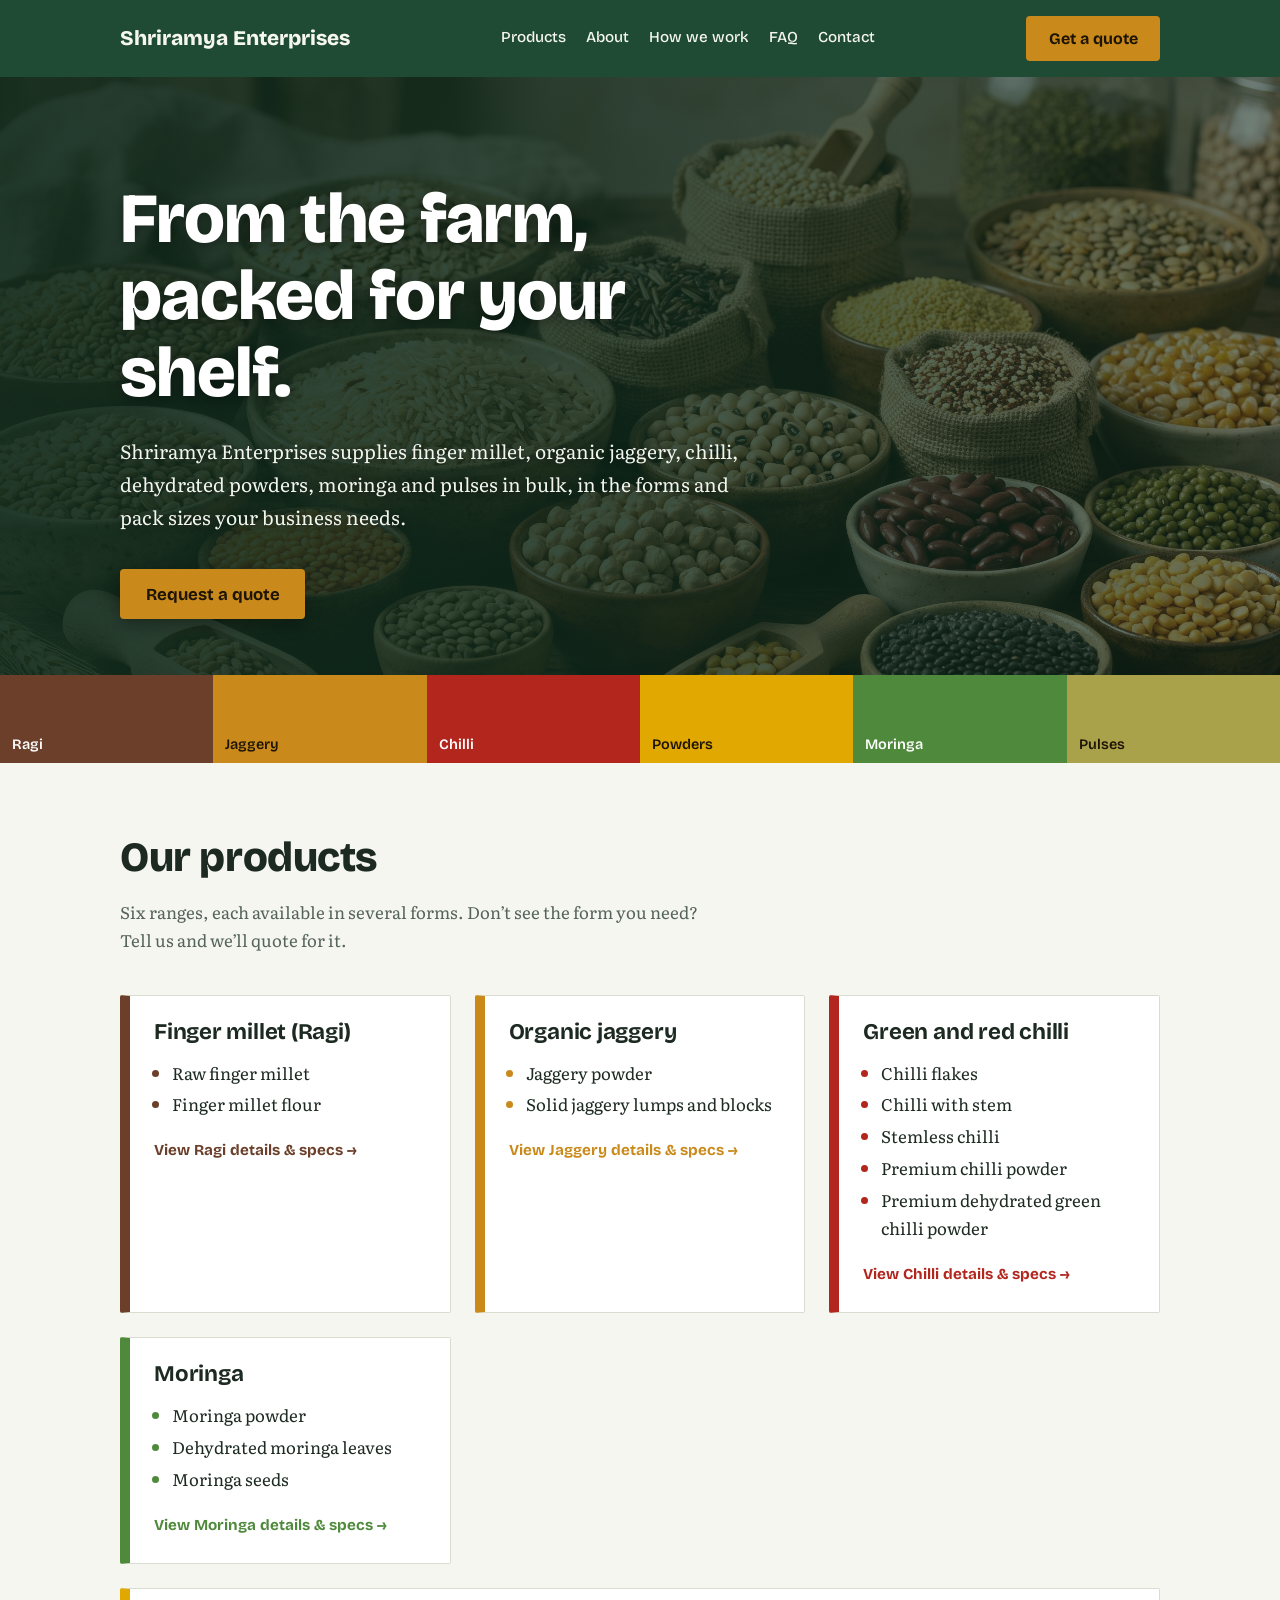
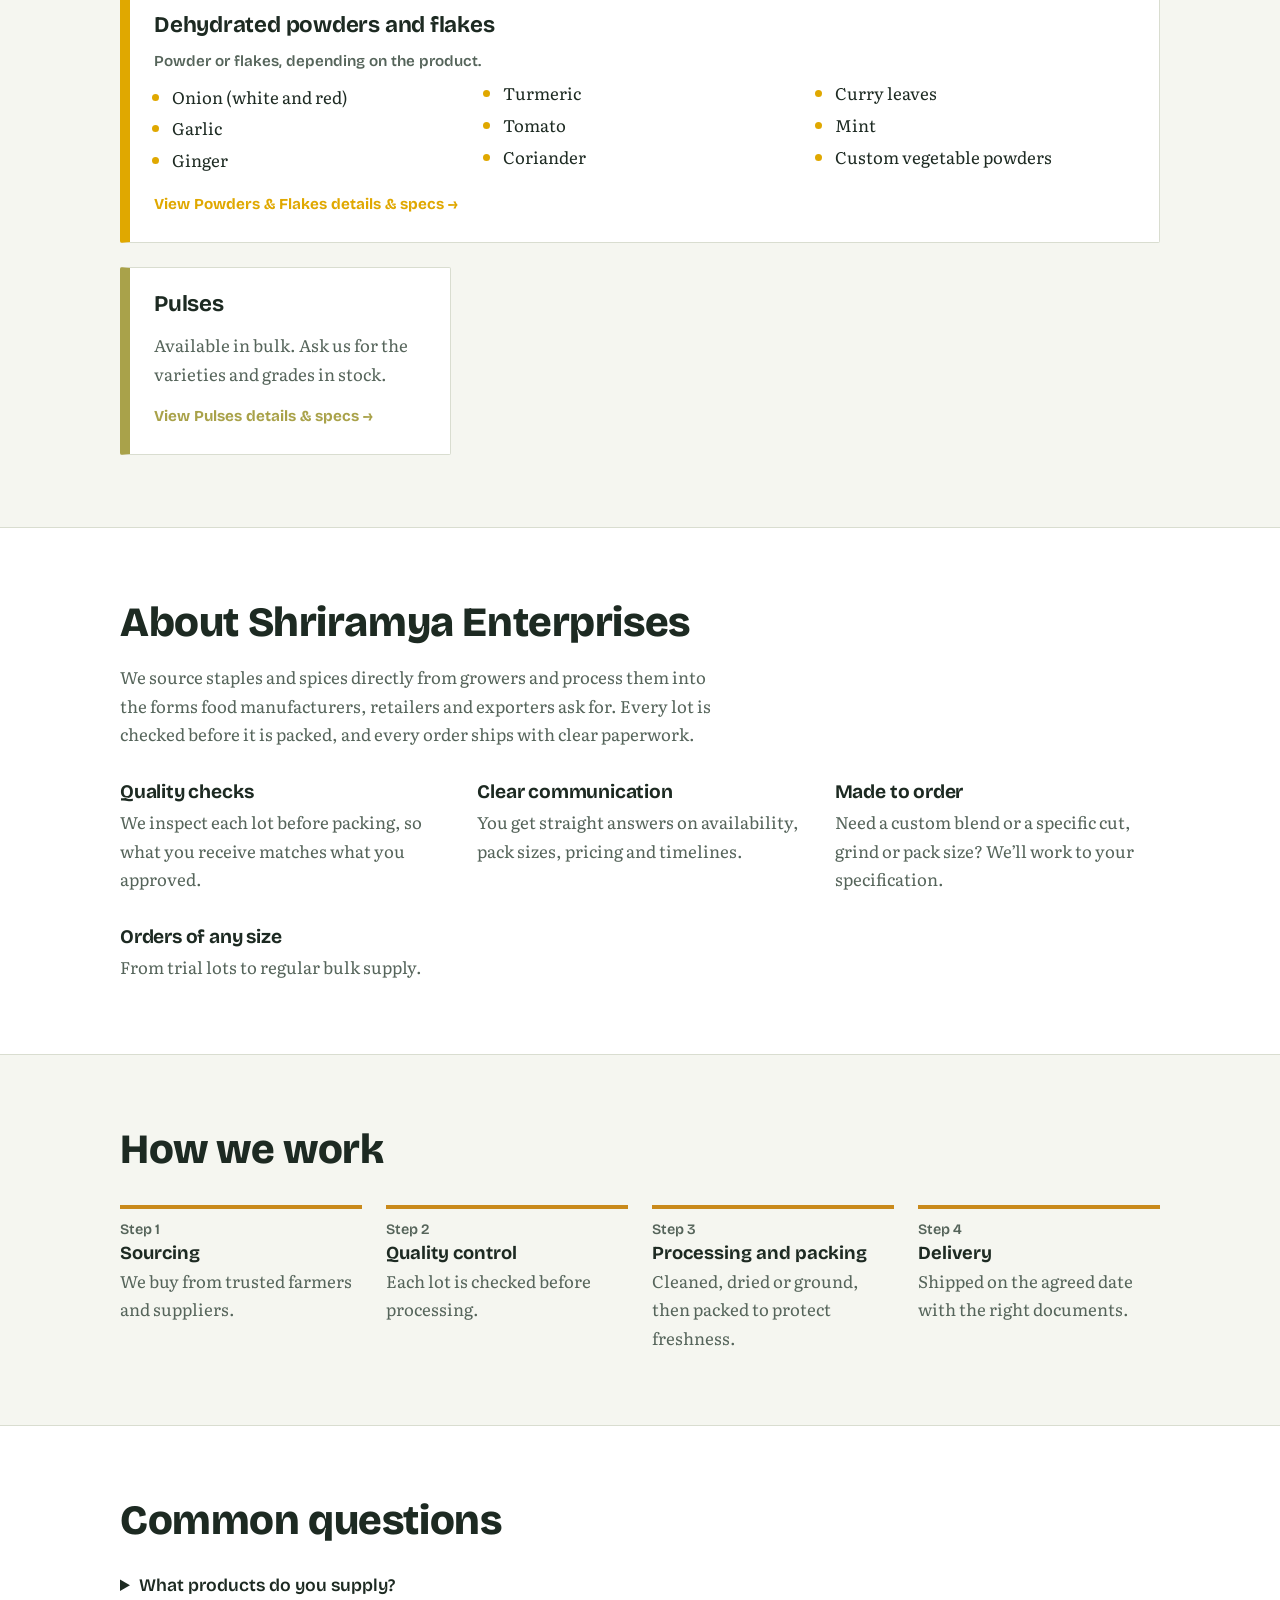
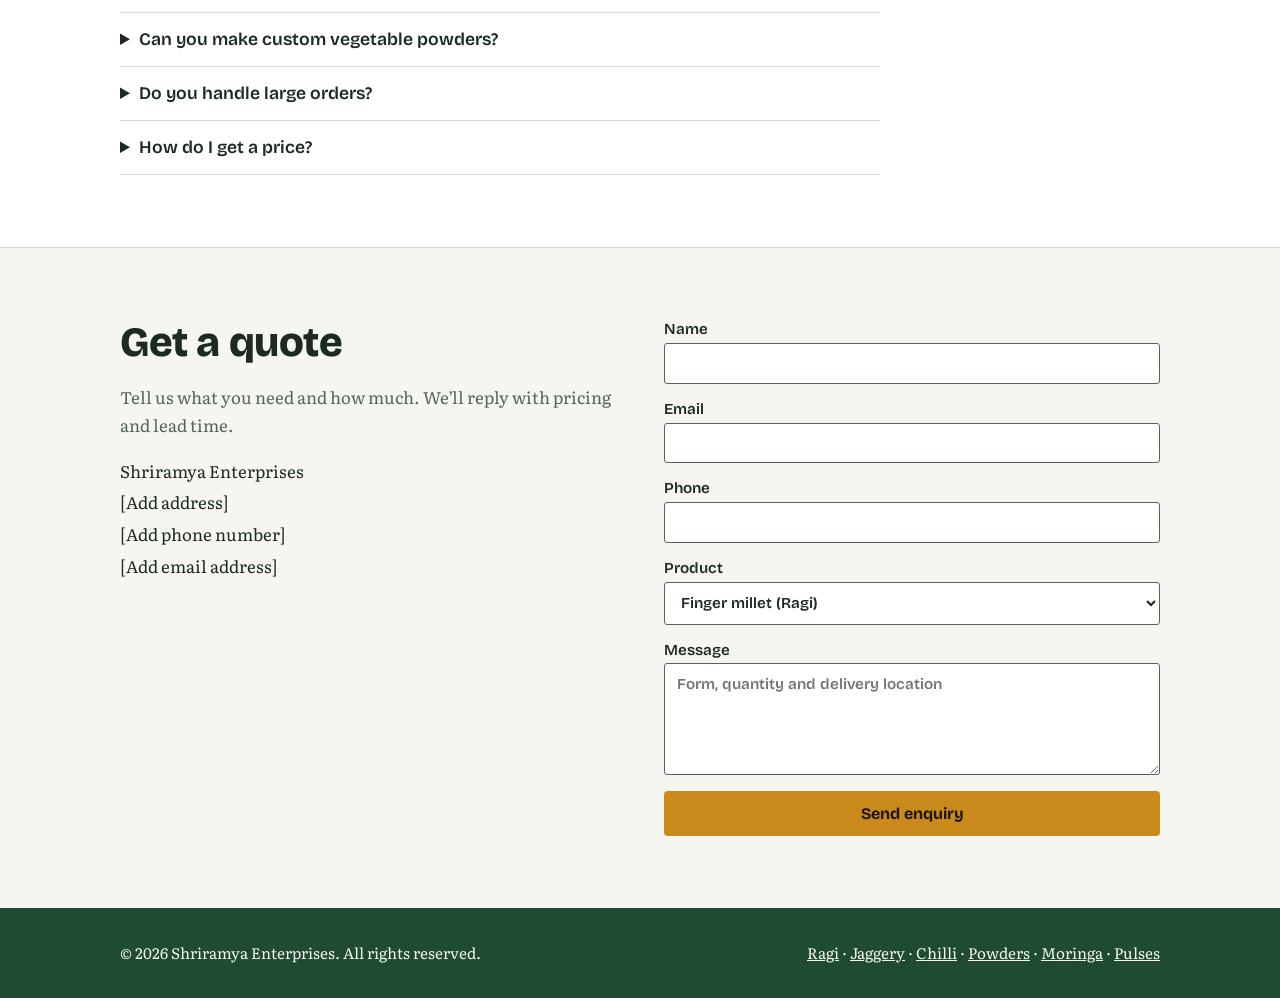
==== Index.html @ e3b5a368 "index rename" ====
<!DOCTYPE html>
<html lang="en">
<head>
<meta charset="utf-8">
<meta name="viewport" content="width=device-width, initial-scale=1, viewport-fit=cover">
<title>Shriramya Enterprises – Ragi, Jaggery, Chilli, Moringa and Dehydrated Powders</title>
<meta name="description" content="Shriramya Enterprises supplies finger millet, organic jaggery, chilli, dehydrated vegetable powders, moringa and pulses in bulk.">
<link rel="preconnect" href="https://fonts.googleapis.com">
<link href="https://fonts.googleapis.com/css2?family=Bricolage+Grotesque:wght@500;700;800&family=Literata:wght@400;600&display=swap" rel="stylesheet">
<link rel="stylesheet" href="style.css">
</head>
<body>

<header class="top">
  <div class="wrap">
    <a class="brand" href="#top">Shriramya Enterprises</a>
    <button class="menu-toggle" id="menu-toggle" aria-expanded="false" aria-controls="main-nav" aria-label="Toggle navigation menu">
      <span class="bar"></span>
      <span class="bar"></span>
      <span class="bar"></span>
    </button>
    <nav id="main-nav" class="main-nav" aria-label="Main">
      <a href="#products">Products</a>
      <a href="#about">About</a>
      <a href="#process">How we work</a>
      <a href="#faq">FAQ</a>
      <a href="#contact">Contact</a>
      <a class="btn nav-cta" href="#contact">Get a quote</a>
    </nav>
    <a class="btn header-cta" href="#contact">Get a quote</a>
  </div>
</header>

<main id="top">
<div class="hero">
  <div class="wrap">
    <h1>From the farm, packed for your shelf.</h1>
    <p>Shriramya Enterprises supplies finger millet, organic jaggery, chilli, dehydrated powders, moringa and pulses in bulk, in the forms and pack sizes your business needs.</p>
    <a class="btn" href="#contact">Request a quote</a>
  </div>
  <nav class="spectrum" aria-label="Product ranges">
    <a href="ragi.html">Ragi</a>
    <a href="jaggery.html">Jaggery</a>
    <a href="chilli.html">Chilli</a>
    <a href="powders.html">Powders</a>
    <a href="moringa.html">Moringa</a>
    <a href="pulses.html">Pulses</a>
  </nav>
</div>

<section id="products">
  <div class="wrap">
    <h2>Our products</h2>
    <p class="lead">Six ranges, each available in several forms. Don’t see the form you need? Tell us and we’ll quote for it.</p>
    <div class="grid">

      <article class="card" id="ragi">
        <h3>Finger millet (Ragi)</h3>
        <ul><li>Raw finger millet</li><li>Finger millet flour</li></ul>
        <a class="card-link" href="ragi.html">View Ragi details &amp; specs →</a>
      </article>

      <article class="card" id="jaggery">
        <h3>Organic jaggery</h3>
        <ul><li>Jaggery powder</li><li>Solid jaggery lumps and blocks</li></ul>
        <a class="card-link" href="jaggery.html">View Jaggery details &amp; specs →</a>
      </article>

      <article class="card" id="chilli">
        <h3>Green and red chilli</h3>
        <ul>
          <li>Chilli flakes</li>
          <li>Chilli with stem</li>
          <li>Stemless chilli</li>
          <li>Premium chilli powder</li>
          <li>Premium dehydrated green chilli powder</li>
        </ul>
        <a class="card-link" href="chilli.html">View Chilli details &amp; specs →</a>
      </article>

      <article class="card" id="moringa">
        <h3>Moringa</h3>
        <ul><li>Moringa powder</li><li>Dehydrated moringa leaves</li><li>Moringa seeds</li></ul>
        <a class="card-link" href="moringa.html">View Moringa details &amp; specs →</a>
      </article>

      <article class="card wide" id="powders">
        <h3>Dehydrated powders and flakes</h3>
        <p class="sub">Powder or flakes, depending on the product.</p>
        <ul>
          <li>Onion (white and red)</li><li>Garlic</li><li>Ginger</li><li>Turmeric</li>
          <li>Tomato</li><li>Coriander</li><li>Curry leaves</li><li>Mint</li>
          <li>Custom vegetable powders</li>
        </ul>
        <a class="card-link" href="powders.html">View Powders &amp; Flakes details &amp; specs →</a>
      </article>

      <article class="card" id="pulses">
        <h3>Pulses</h3>
        <p>Available in bulk. Ask us for the varieties and grades in stock.</p>
        <a class="card-link" href="pulses.html">View Pulses details &amp; specs →</a>
      </article>

    </div>
  </div>
</section>

<section id="about" class="band">
  <div class="wrap">
    <h2>About Shriramya Enterprises</h2>
    <p class="lead">We source staples and spices directly from growers and process them into the forms food manufacturers, retailers and exporters ask for. Every lot is checked before it is packed, and every order ships with clear paperwork.</p>
    <div class="cols">
      <div><h3>Quality checks</h3><p>We inspect each lot before packing, so what you receive matches what you approved.</p></div>
      <div><h3>Clear communication</h3><p>You get straight answers on availability, pack sizes, pricing and timelines.</p></div>
      <div><h3>Made to order</h3><p>Need a custom blend or a specific cut, grind or pack size? We’ll work to your specification.</p></div>
      <div><h3>Orders of any size</h3><p>From trial lots to regular bulk supply.</p></div>
    </div>
  </div>
</section>

<section id="process">
  <div class="wrap">
    <h2>How we work</h2>
    <ol class="steps">
      <li><strong>Sourcing</strong><span>We buy from trusted farmers and suppliers.</span></li>
      <li><strong>Quality control</strong><span>Each lot is checked before processing.</span></li>
      <li><strong>Processing and packing</strong><span>Cleaned, dried or ground, then packed to protect freshness.</span></li>
      <li><strong>Delivery</strong><span>Shipped on the agreed date with the right documents.</span></li>
    </ol>
  </div>
</section>

<section id="faq" class="band">
  <div class="wrap">
    <h2>Common questions</h2>
    <details><summary>What products do you supply?</summary><p>Finger millet, organic jaggery, green and red chilli, dehydrated vegetable and herb powders, moringa, and pulses.</p></details>
    <details><summary>Can you make custom vegetable powders?</summary><p>Yes. Tell us the vegetable, the form (powder or flakes) and your quantity, and we’ll send a quote.</p></details>
    <details><summary>Do you handle large orders?</summary><p>Yes. We take small trial orders and large recurring ones.</p></details>
    <details><summary>How do I get a price?</summary><p>Send us the product, form and quantity through the form below, and we’ll reply with a quote.</p></details>
  </div>
</section>

<section id="contact">
  <div class="wrap contact">
    <div>
      <h2>Get a quote</h2>
      <p class="lead">Tell us what you need and how much. We’ll reply with pricing and lead time.</p>
      <address>
        <p>Shriramya Enterprises</p>
        <p>[Add address]</p>
        <p>[Add phone number]</p>
        <p>[Add email address]</p>
      </address>
    </div>
    <form action="mailto:info@example.com" method="post" enctype="text/plain">
      <label>Name<input name="name" type="text" autocomplete="name" required></label>
      <label>Email<input name="email" type="email" autocomplete="email" required></label>
      <label>Phone<input name="phone" type="tel" autocomplete="tel"></label>
      <label>Product
        <select name="product">
          <option>Finger millet (Ragi)</option>
          <option>Organic jaggery</option>
          <option>Green and red chilli</option>
          <option>Dehydrated powders and flakes</option>
          <option>Moringa</option>
          <option>Pulses</option>
        </select>
      </label>
      <label>Message<textarea name="message" placeholder="Form, quantity and delivery location"></textarea></label>
      <button class="btn" type="submit">Send enquiry</button>
    </form>
  </div>
</section>
</main>

<footer>
  <div class="wrap">
    <span>© 2026 Shriramya Enterprises. All rights reserved.</span>
    <span><a href="ragi.html">Ragi</a> · <a href="jaggery.html">Jaggery</a> · <a href="chilli.html">Chilli</a> · <a href="powders.html">Powders</a> · <a href="moringa.html">Moringa</a> · <a href="pulses.html">Pulses</a></span>
  </div>
</footer>

<script src="script.js" defer></script>
</body>
</html>
---- style.css ----
:root {
  --bg: #f5f6f0;
  --surface: #ffffff;
  --ink: #1d2a22;
  --muted: #55645a;
  --line: #d9ddd0;
  --green: #1f4a33;
  --on-green: #f5f6f0;
  --ragi: #6b3f2a;
  --jaggery: #c98a1b;
  --chilli: #b3261e;
  --turmeric: #e0a800;
  --moringa: #4f8a3c;
  --pulse: #a9a24a;
  --head: "Bricolage Grotesque", "Segoe UI", system-ui, sans-serif;
  --body: "Literata", Georgia, "Times New Roman", serif;
  box-sizing: border-box;
  padding-top: env(safe-area-inset-top, 0px);
  padding-bottom: env(safe-area-inset-bottom, 0px);
}

@media (prefers-color-scheme: dark) {
  :root:not([data-theme="light"]) {
    --bg: #141b16;
    --surface: #1b251e;
    --ink: #eef0e6;
    --muted: #a9b5aa;
    --line: #2e3b31;
    --green: #0f2a1c;
    --on-green: #eef0e6;
    --ragi: #b0735a;
    --moringa: #7bb866;
  }
}

:root[data-theme="dark"] {
  --bg: #141b16;
  --surface: #1b251e;
  --ink: #eef0e6;
  --muted: #a9b5aa;
  --line: #2e3b31;
  --green: #0f2a1c;
  --on-green: #eef0e6;
  --ragi: #b0735a;
  --moringa: #7bb866;
}

*,
*::before,
*::after {
  box-sizing: inherit;
}

html {
  scroll-behavior: smooth;
  scroll-padding-top: env(safe-area-inset-top, 0px);
}

@media (prefers-reduced-motion: reduce) {
  html {
    scroll-behavior: auto;
  }
}

body {
  margin: 0;
  background: var(--bg);
  color: var(--ink);
  font: 400 1.05rem / 1.7 var(--body);
}

h1,
h2,
h3 {
  font-family: var(--head);
  line-height: 1.1;
  margin: 0;
  letter-spacing: -0.01em;
}

a {
  color: inherit;
}

a:focus-visible,
summary:focus-visible,
button:focus-visible,
input:focus-visible,
select:focus-visible,
textarea:focus-visible {
  outline: 3px solid var(--jaggery);
  outline-offset: 3px;
}

.wrap {
  max-width: 1080px;
  margin: 0 auto;
  padding: 0 1.25rem;
}

section {
  padding: 4.5rem 0;
}

h2 {
  font-size: clamp(1.9rem, 4vw, 2.6rem);
  font-weight: 800;
  margin-bottom: 1rem;
}

.lead {
  max-width: 60ch;
  color: var(--muted);
}

header.top {
  position: sticky;
  top: 0;
  z-index: 1000;
  background: var(--green);
  color: var(--on-green);
}

header.top .wrap {
  display: flex;
  align-items: center;
  justify-content: space-between;
  gap: 0.75rem 1.5rem;
  padding-top: 1rem;
  padding-bottom: 1rem;
  position: relative;
}

.brand {
  font: 800 1.3rem var(--head);
  text-decoration: none;
}

.main-nav {
  display: flex;
  flex-wrap: wrap;
  align-items: center;
  gap: 0.25rem 1.25rem;
  font: 500 0.95rem var(--head);
}

.main-nav a {
  text-decoration: none;
  padding: 0.25rem 0;
  border-bottom: 2px solid transparent;
  transition: border-color 0.2s, color 0.2s;
}

.main-nav a:hover {
  border-color: var(--jaggery);
}

.main-nav .nav-cta {
  display: none;
}

.menu-toggle {
  display: none;
}

.btn {
  display: inline-block;
  background: var(--jaggery);
  color: #1d1405;
  font: 700 1rem var(--head);
  padding: 0.8rem 1.4rem;
  border-radius: 4px;
  text-decoration: none;
  border: 0;
  cursor: pointer;
  transition: background-color 0.2s;
}

.btn:hover {
  background: #dd9a22;
}

@media (max-width: 848px) {
  .header-cta {
    display: none;
  }

  .menu-toggle {
    display: flex;
    flex-direction: column;
    justify-content: center;
    align-items: center;
    gap: 5px;
    width: 42px;
    height: 42px;
    background: transparent;
    border: 1px solid rgba(255, 255, 255, 0.25);
    border-radius: 4px;
    cursor: pointer;
    padding: 0;
    color: var(--on-green);
    transition: background-color 0.2s, border-color 0.2s;
  }

  .menu-toggle:hover {
    background-color: rgba(255, 255, 255, 0.1);
    border-color: var(--jaggery);
  }

  .menu-toggle .bar {
    display: block;
    width: 22px;
    height: 2px;
    background-color: var(--on-green);
    border-radius: 2px;
    transition: transform 0.25s ease, opacity 0.25s ease;
  }

  .menu-toggle[aria-expanded="true"] .bar:nth-child(1) {
    transform: translateY(7px) rotate(45deg);
  }

  .menu-toggle[aria-expanded="true"] .bar:nth-child(2) {
    opacity: 0;
  }

  .menu-toggle[aria-expanded="true"] .bar:nth-child(3) {
    transform: translateY(-7px) rotate(-45deg);
  }

  .main-nav {
    display: none;
    position: absolute;
    top: 100%;
    left: 0;
    right: 0;
    background: var(--green);
    flex-direction: column;
    align-items: stretch;
    padding: 1rem 1.25rem 1.5rem;
    gap: 0.25rem;
    border-top: 1px solid rgba(255, 255, 255, 0.12);
    box-shadow: 0 12px 24px rgba(0, 0, 0, 0.25);
  }

  .main-nav.is-open {
    display: flex;
  }

  .main-nav a {
    padding: 0.75rem 0.5rem;
    font-size: 1.05rem;
    border-bottom: 1px solid rgba(255, 255, 255, 0.1);
  }

  .main-nav .nav-cta {
    display: block;
    text-align: center;
    margin-top: 0.75rem;
    border-bottom: none;
  }
}

.hero {
  position: relative;
  background-color: var(--green);
  background-image: 
    linear-gradient(
      to right,
      rgba(15, 42, 28, 0.92) 0%,
      rgba(15, 42, 28, 0.82) 48%,
      rgba(15, 42, 28, 0.58) 100%
    ),
    url('Images/hero-img.png');
  background-position: center center;
  background-size: cover;
  background-repeat: no-repeat;
  color: #ffffff;
  padding: 6.5rem 0 0;
  min-height: 560px;
  display: flex;
  flex-direction: column;
  justify-content: space-between;
}

.hero .wrap {
  width: 100%;
}

.hero h1 {
  font-size: clamp(2.4rem, 6vw, 4.4rem);
  font-weight: 800;
  max-width: 15ch;
  line-height: 1.1;
  text-shadow: 0 2px 14px rgba(0, 0, 0, 0.45);
}

.hero p {
  max-width: 58ch;
  font-size: 1.2rem;
  margin: 1.4rem 0 2.25rem;
  color: #f2f5ee;
  text-shadow: 0 1px 8px rgba(0, 0, 0, 0.4);
}

.hero .btn {
  font-size: 1.05rem;
  padding: 0.9rem 1.6rem;
  box-shadow: 0 6px 16px rgba(0, 0, 0, 0.3);
}

@media (max-width: 768px) {
  .hero {
    background-image: 
      linear-gradient(
        to bottom,
        rgba(15, 42, 28, 0.90) 0%,
        rgba(15, 42, 28, 0.84) 100%
      ),
      url('Images/hero-grains.jpg');
    padding: 4.5rem 0 0;
    min-height: 480px;
  }
}

.spectrum {
  display: flex;
  height: 5.5rem;
  margin-top: 3.5rem;
}

.spectrum a {
  flex: 1;
  display: flex;
  align-items: flex-end;
  padding: 0.6rem 0.75rem;
  font: 600 0.9rem var(--head);
  color: #fff;
  text-decoration: none;
  transition: flex 0.25s;
}

.spectrum a:hover,
.spectrum a:focus-visible {
  flex: 1.6;
}

.spectrum a:nth-child(1) {
  background: var(--ragi);
}

.spectrum a:nth-child(2) {
  background: var(--jaggery);
  color: #1d1405;
}

.spectrum a:nth-child(3) {
  background: var(--chilli);
}

.spectrum a:nth-child(4) {
  background: var(--turmeric);
  color: #1d1405;
}

.spectrum a:nth-child(5) {
  background: var(--moringa);
}

.spectrum a:nth-child(6) {
  background: var(--pulse);
  color: #1d1405;
}

@media (max-width: 640px) {
  .spectrum {
    flex-wrap: wrap;
    height: auto;
  }
  .spectrum a {
    flex: 1 1 50%;
    height: 3.4rem;
  }
}

.grid {
  display: grid;
  grid-template-columns: repeat(auto-fit, minmax(300px, 1fr));
  gap: 1.5rem;
  margin-top: 2.5rem;
}

.card {
  background: var(--surface);
  border: 1px solid var(--line);
  border-left: 10px solid var(--c);
  padding: 1.5rem 1.5rem 1.6rem;
  border-radius: 2px;
}

.card h3 {
  font-size: 1.4rem;
  font-weight: 700;
  margin-bottom: 0.9rem;
}

.card ul {
  margin: 0;
  padding-left: 1.1rem;
}

.card li {
  margin: 0.2rem 0;
}

.card li::marker {
  color: var(--c);
}

.card p {
  margin: 0;
  color: var(--muted);
}

.card.wide {
  grid-column: 1 / -1;
}

.card.wide ul {
  columns: 3 190px;
  column-gap: 2rem;
}

.card.wide .sub {
  margin: 0 0 0.6rem;
  font: 600 0.95rem var(--head);
  color: var(--muted);
}

/* Product card accent colors */
#ragi {
  --c: var(--ragi);
}

#jaggery {
  --c: var(--jaggery);
}

#chilli {
  --c: var(--chilli);
}

#moringa {
  --c: var(--moringa);
}

#powders {
  --c: var(--turmeric);
}

#pulses {
  --c: var(--pulse);
}

.band {
  background: var(--surface);
  border-block: 1px solid var(--line);
}

.cols {
  display: grid;
  grid-template-columns: repeat(auto-fit, minmax(240px, 1fr));
  gap: 2rem;
  margin-top: 2rem;
}

.cols h3 {
  font-size: 1.2rem;
  margin-bottom: 0.4rem;
}

.cols p {
  margin: 0;
  color: var(--muted);
}

ol.steps {
  list-style: none;
  counter-reset: s;
  margin: 2rem 0 0;
  padding: 0;
  display: grid;
  grid-template-columns: repeat(auto-fit, minmax(200px, 1fr));
  gap: 1.5rem;
}

ol.steps li {
  counter-increment: s;
  border-top: 4px solid var(--jaggery);
  padding-top: 0.8rem;
}

ol.steps li::before {
  content: "Step " counter(s);
  display: block;
  font: 600 0.9rem var(--head);
  color: var(--muted);
}

ol.steps strong {
  font: 700 1.15rem var(--head);
}

ol.steps span {
  display: block;
  color: var(--muted);
}

details {
  border-bottom: 1px solid var(--line);
  padding: 1rem 0;
  max-width: 760px;
}

summary {
  font: 600 1.1rem var(--head);
  cursor: pointer;
}

details p {
  margin: 0.6rem 0 0;
  color: var(--muted);
}

.contact {
  display: grid;
  grid-template-columns: repeat(auto-fit, minmax(280px, 1fr));
  gap: 3rem;
}

form {
  display: grid;
  gap: 1rem;
}

label {
  display: grid;
  gap: 0.3rem;
  font: 600 0.95rem var(--head);
}

input,
select,
textarea {
  font: inherit;
  color: var(--ink);
  background: var(--surface);
  border: 1px solid var(--muted);
  border-radius: 3px;
  padding: 0.65rem 0.75rem;
  width: 100%;
}

textarea {
  min-height: 7rem;
  resize: vertical;
}

address {
  font-style: normal;
}

address p {
  margin: 0.2rem 0;
}

footer {
  background: var(--green);
  color: var(--on-green);
  padding: 2rem 0;
  font-size: 0.95rem;
}

footer .wrap {
  display: flex;
  flex-wrap: wrap;
  justify-content: space-between;
  gap: 0.5rem 2rem;
}

/* Product Page Styles */
.breadcrumbs {
  padding: 1.25rem 0 0;
  font: 500 0.9rem var(--head);
  color: var(--muted);
}

.breadcrumbs a {
  text-decoration: none;
  color: inherit;
}

.breadcrumbs a:hover {
  text-decoration: underline;
  color: var(--ink);
}

.breadcrumbs span {
  margin: 0 0.5rem;
  opacity: 0.6;
}

.product-hero {
  padding: 2rem 0 3.5rem;
  border-bottom: 1px solid var(--line);
}

.product-hero-badge {
  display: inline-block;
  background: var(--surface);
  border: 1.5px solid var(--c, var(--jaggery));
  color: var(--ink);
  font: 700 0.85rem var(--head);
  padding: 0.25rem 0.85rem;
  border-radius: 999px;
  margin-bottom: 1rem;
  letter-spacing: 0.04em;
}

.product-hero h1 {
  font-size: clamp(2.2rem, 5vw, 3.4rem);
  margin-bottom: 1rem;
}

.product-hero .hero-actions {
  display: flex;
  flex-wrap: wrap;
  gap: 1rem;
  margin-top: 1.75rem;
}

.specs-table {
  width: 100%;
  border-collapse: collapse;
  margin: 1.5rem 0;
  background: var(--surface);
  border: 1px solid var(--line);
  border-radius: 4px;
  overflow: hidden;
}

.specs-table th,
.specs-table td {
  padding: 0.85rem 1.2rem;
  text-align: left;
  border-bottom: 1px solid var(--line);
  font-size: 0.95rem;
}

.specs-table th {
  background: rgba(0, 0, 0, 0.02);
  font-family: var(--head);
  font-weight: 700;
  width: 32%;
  color: var(--ink);
}

.specs-table tr:last-child th,
.specs-table tr:last-child td {
  border-bottom: none;
}

.other-products-list {
  display: flex;
  flex-wrap: wrap;
  gap: 0.75rem;
  margin-top: 1.5rem;
}

.other-products-list a {
  display: inline-flex;
  align-items: center;
  padding: 0.6rem 1.1rem;
  background: var(--surface);
  border: 1px solid var(--line);
  border-radius: 4px;
  font: 600 0.95rem var(--head);
  text-decoration: none;
  transition: border-color 0.2s, transform 0.2s;
}

.other-products-list a:hover {
  border-color: var(--jaggery);
  transform: translateY(-1px);
}

.card .card-link {
  display: inline-block;
  margin-top: 1.2rem;
  font: 700 0.95rem var(--head);
  color: var(--c, var(--jaggery));
  text-decoration: none;
}

.card .card-link:hover {
  text-decoration: underline;
}
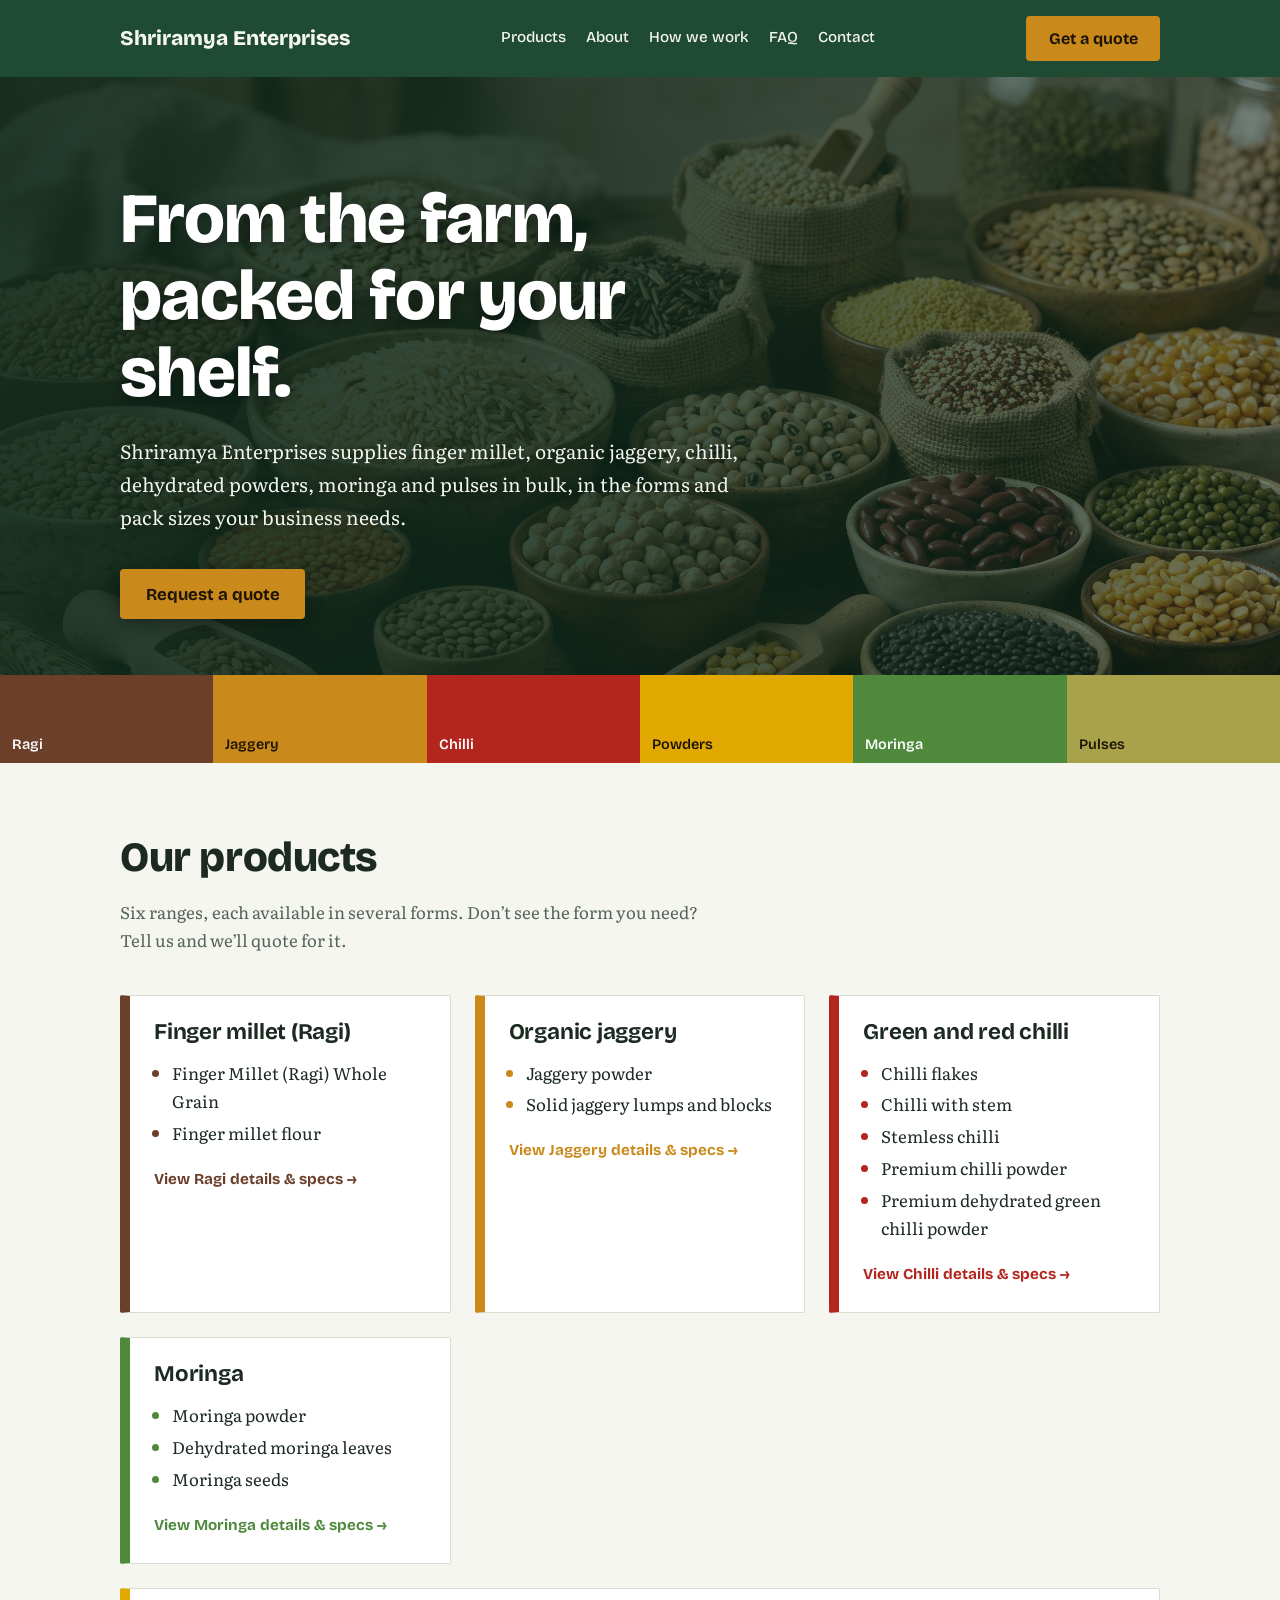
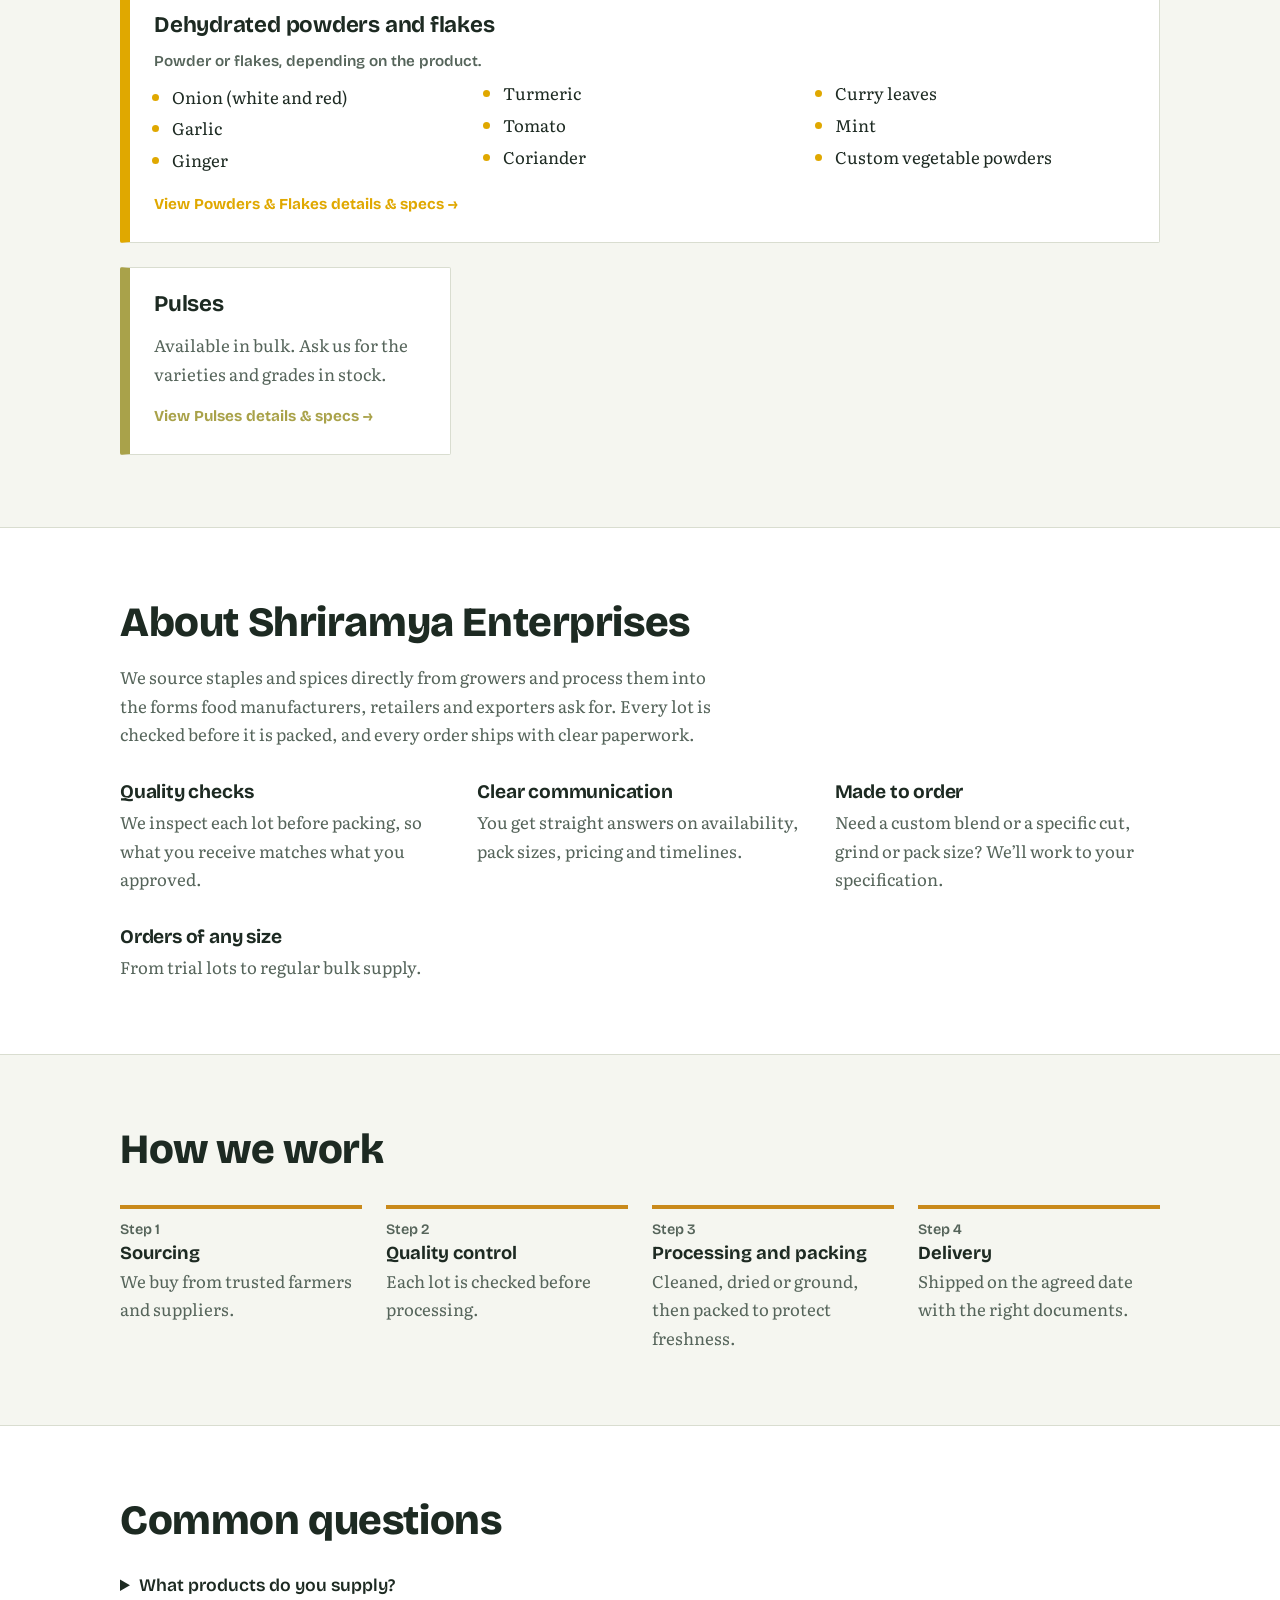
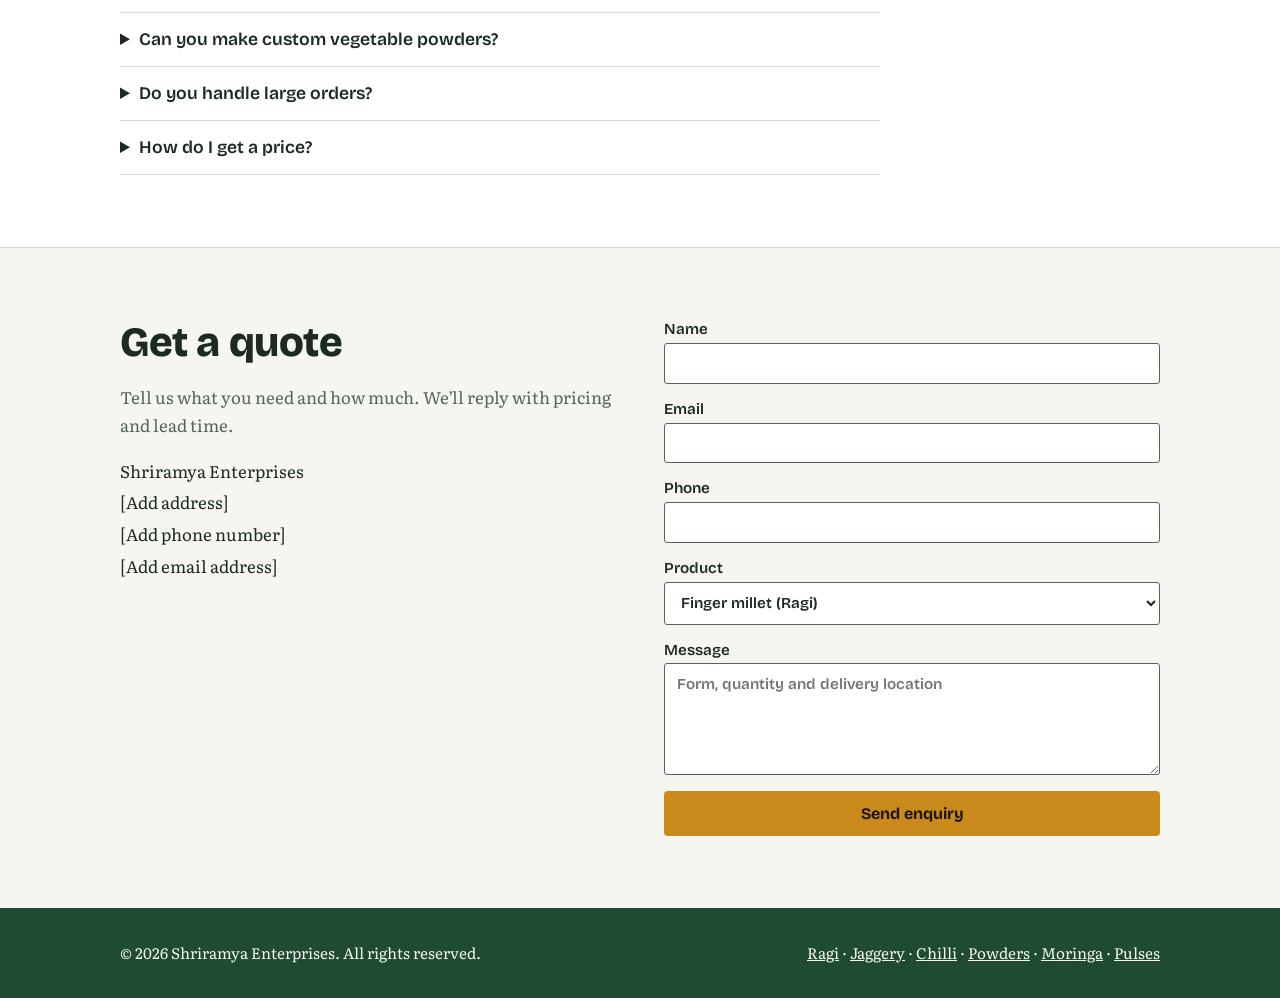
==== commit 5aa171da: "add imgaes to ragi page" ====
--- a/Index.html
+++ b/Index.html
@@ -56,7 +56,7 @@
 
       <article class="card" id="ragi">
         <h3>Finger millet (Ragi)</h3>
-        <ul><li>Raw finger millet</li><li>Finger millet flour</li></ul>
+        <ul><li>Finger Millet (Ragi) Whole Grain</li><li>Finger millet flour</li></ul>
         <a class="card-link" href="ragi.html">View Ragi details &amp; specs →</a>
       </article>
 
--- a/style.css
+++ b/style.css
@@ -615,6 +615,65 @@
   border-bottom: 1px solid var(--line);
 }
 
+.product-hero-wrap {
+  display: grid;
+  grid-template-columns: 1.15fr 0.85fr;
+  align-items: center;
+  gap: 2.5rem;
+}
+
+.product-hero-media {
+  border-radius: 6px;
+  overflow: hidden;
+  box-shadow: 0 10px 28px rgba(0, 0, 0, 0.1);
+  border: 1px solid var(--line);
+  line-height: 0;
+  background: var(--surface);
+}
+
+.product-hero-img {
+  width: 100%;
+  height: 300px;
+  object-fit: cover;
+  display: block;
+  transition: transform 0.35s ease;
+}
+
+.product-hero-media:hover .product-hero-img {
+  transform: scale(1.02);
+}
+
+.card-img-wrap {
+  margin: -1.5rem -1.5rem 1.25rem -1.5rem;
+  overflow: hidden;
+  border-bottom: 1px solid var(--line);
+  line-height: 0;
+  background: rgba(0, 0, 0, 0.02);
+}
+
+.card-img {
+  width: 100%;
+  height: 220px;
+  object-fit: cover;
+  display: block;
+  transition: transform 0.35s ease;
+}
+
+.card:hover .card-img {
+  transform: scale(1.03);
+}
+
+@media (max-width: 848px) {
+  .product-hero-wrap {
+    grid-template-columns: 1fr;
+    gap: 1.75rem;
+  }
+
+  .product-hero-img {
+    height: 240px;
+  }
+}
+
 .product-hero-badge {
   display: inline-block;
   background: var(--surface);
